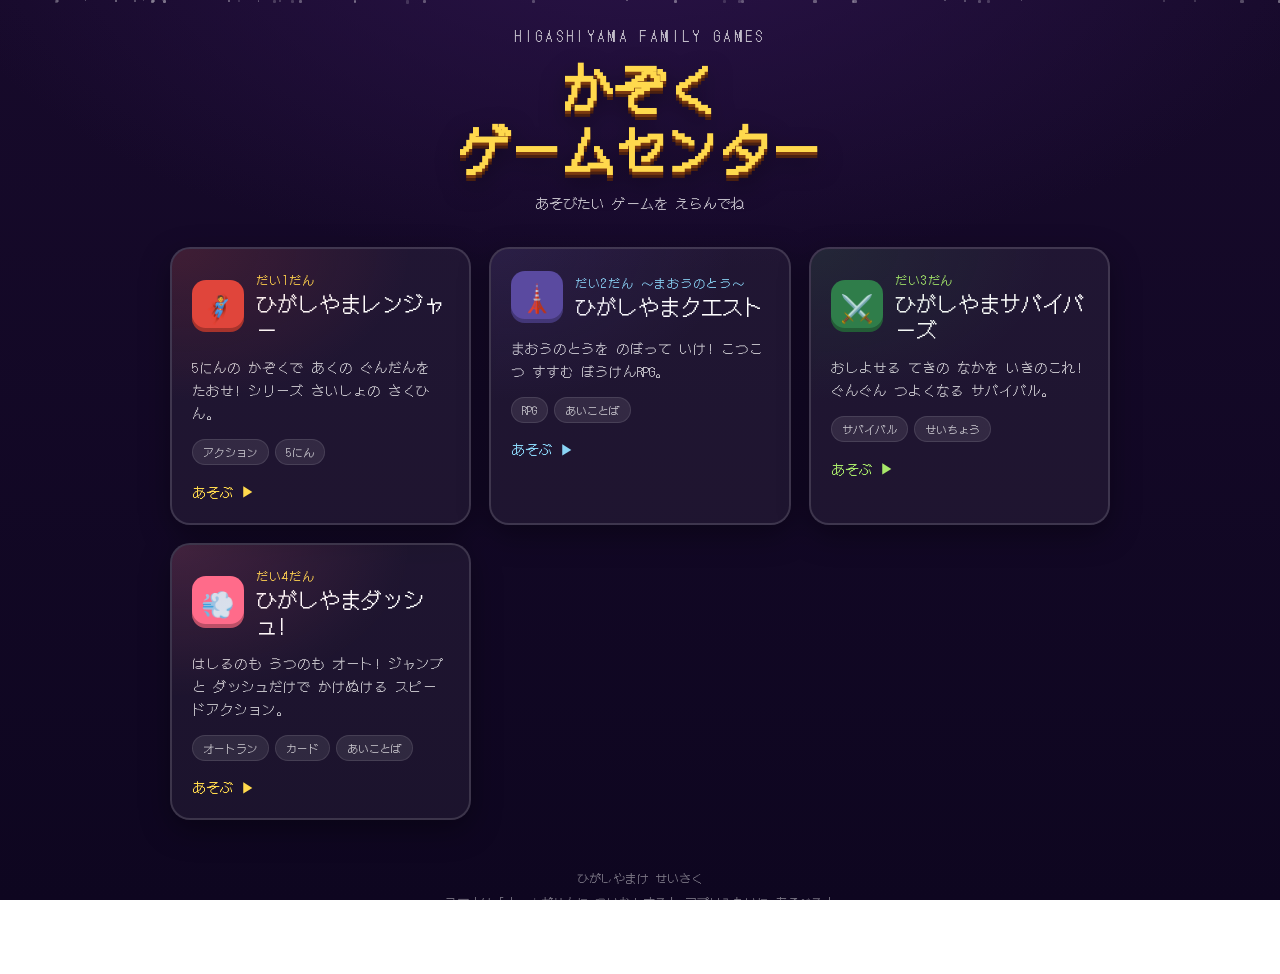
==== index.html @ e426c5dd "かぞくゲームセンター 4作品" ====
<!DOCTYPE html>
<html lang="ja">
<head>
<meta charset="utf-8">
<meta name="viewport" content="width=device-width, initial-scale=1, viewport-fit=cover">
<title>ひがしやま かぞくゲームセンター</title>
<link rel="icon" href="data:image/svg+xml,<svg xmlns='http://www.w3.org/2000/svg' viewBox='0 0 100 100'><text y='.9em' font-size='90'>🎮</text></svg>">
<meta name="apple-mobile-web-app-capable" content="yes">
<meta name="apple-mobile-web-app-status-bar-style" content="black-translucent">
<meta name="apple-mobile-web-app-title" content="かぞくゲーム">
<link href="https://fonts.googleapis.com/css2?family=DotGothic16&display=swap" rel="stylesheet">
<style>
  :root{
    --bg0:#170a2b; --bg1:#2a1348; --bg2:#0e0620;
    --ink:#fff; --dim:rgba(255,255,255,.72);
    --gold:#ffd94d;
  }
  *{box-sizing:border-box;}
  html,body{margin:0;padding:0;min-height:100%;}
  body{
    background:
      radial-gradient(1200px 600px at 50% -10%, var(--bg1), transparent 60%),
      linear-gradient(180deg, var(--bg0), var(--bg2));
    background-attachment:fixed;
    color:var(--ink);
    font-family:'DotGothic16','Hiragino Maru Gothic ProN',sans-serif;
    -webkit-font-smoothing:none;
    padding:calc(env(safe-area-inset-top,0px) + 26px) 18px 60px;
    overflow-x:hidden;
  }

  /* 背景に流れるスターフィールド */
  .stars{position:fixed;inset:0;pointer-events:none;z-index:0;opacity:.5;}
  .stars i{
    position:absolute;width:3px;height:3px;background:#fff;border-radius:1px;
    animation:drift linear infinite;
  }
  @keyframes drift{
    from{transform:translateY(-10vh);opacity:0;}
    10%{opacity:.9;}
    90%{opacity:.9;}
    to{transform:translateY(110vh);opacity:0;}
  }

  header{position:relative;z-index:1;text-align:center;margin-bottom:34px;}
  .kicker{font-size:14px;letter-spacing:.24em;color:var(--dim);margin-bottom:10px;}
  h1{
    margin:0;font-size:clamp(28px,7vw,52px);line-height:1.18;
    color:var(--gold);
    text-shadow:0 3px 0 #7a3a10, 0 6px 0 #4a2010, 0 10px 24px rgba(0,0,0,.5);
  }
  .lead{margin-top:14px;font-size:14px;color:var(--dim);}

  .grid{
    position:relative;z-index:1;
    display:grid;gap:18px;
    grid-template-columns:repeat(auto-fit,minmax(270px,1fr));
    max-width:940px;margin:0 auto;
  }

  .card{
    position:relative;display:block;overflow:hidden;
    padding:22px 20px 20px;border-radius:20px;
    text-decoration:none;color:var(--ink);
    background:rgba(255,255,255,.055);
    border:2px solid rgba(255,255,255,.14);
    box-shadow:0 10px 30px rgba(0,0,0,.34);
    transition:transform .16s ease, border-color .16s ease, box-shadow .16s ease;
  }
  .card::before{
    content:'';position:absolute;inset:0;opacity:.16;pointer-events:none;
    background:radial-gradient(130% 90% at 0% 0%, var(--c), transparent 62%);
  }
  .card:hover,.card:active{
    transform:translateY(-4px);
    border-color:var(--a);
    box-shadow:0 16px 40px rgba(0,0,0,.46);
  }
  .row{display:flex;align-items:center;gap:12px;}
  .emoji{
    flex:0 0 auto;width:52px;height:52px;border-radius:14px;
    display:grid;place-items:center;font-size:27px;
    background:var(--c);
    box-shadow:inset 0 -4px 0 rgba(0,0,0,.28);
  }
  .sub{font-size:12px;color:var(--a);letter-spacing:.08em;}
  .title{font-size:21px;margin-top:2px;line-height:1.25;}
  .desc{margin:14px 0 0;font-size:13.5px;line-height:1.7;color:var(--dim);}
  .tags{display:flex;flex-wrap:wrap;gap:6px;margin-top:14px;}
  .tag{
    font-size:11px;padding:4px 10px;border-radius:999px;
    background:rgba(255,255,255,.09);color:var(--dim);
    border:1px solid rgba(255,255,255,.1);
  }
  .play{
    margin-top:16px;display:inline-flex;align-items:center;gap:7px;
    font-size:14px;color:var(--a);
  }
  .play span{transition:transform .16s;}
  .card:hover .play span{transform:translateX(5px);}

  .empty{
    grid-column:1/-1;text-align:center;padding:40px;border-radius:18px;
    border:2px dashed rgba(255,255,255,.18);color:var(--dim);font-size:14px;
  }

  footer{
    position:relative;z-index:1;text-align:center;
    margin-top:46px;font-size:12px;color:rgba(255,255,255,.45);line-height:2;
  }
</style>
</head>
<body>
<div class="stars" id="stars"></div>

<header>
  <div class="kicker">HIGASHIYAMA FAMILY GAMES</div>
  <h1>かぞく<br>ゲームセンター</h1>
  <p class="lead">あそびたい ゲームを えらんでね</p>
</header>

<main class="grid" id="grid"></main>

<footer>
  ひがしやまけ せいさく<br>
  スマホは「ホームがめんに ついか」すると アプリみたいに あそべるよ
</footer>

<script>
// ---- 背景の星 ----
(function(){
  const box=document.getElementById('stars');
  for(let i=0;i<38;i++){
    const s=document.createElement('i');
    s.style.left=Math.random()*100+'vw';
    s.style.animationDuration=(7+Math.random()*11)+'s';
    s.style.animationDelay=(-Math.random()*18)+'s';
    const sz=1+Math.random()*2.6;
    s.style.width=s.style.height=sz+'px';
    s.style.opacity=.3+Math.random()*.6;
    box.appendChild(s);
  }
})();

// ---- games.json から カードを 自動生成 ----
// ★あたらしい ゲームを ふやすときは games.json に 1つ たすだけ★
const esc = (s)=>String(s==null?'':s).replace(/[&<>"']/g,
  c=>({'&':'&amp;','<':'&lt;','>':'&gt;','"':'&quot;',"'":'&#39;'}[c]));

fetch('games.json?v=' + Date.now())
  .then(r=>{
    if(!r.ok) throw new Error('games.json ' + r.status);
    return r.json();
  })
  .then(list=>{
    const grid=document.getElementById('grid');
    if(!Array.isArray(list)||list.length===0){
      grid.innerHTML='<div class="empty">ゲームが まだ ありません</div>';
      return;
    }
    grid.innerHTML = list.map(g=>{
      const c=esc(g.color||'#5a4aa0');
      const a=esc(g.accent||'#ffd94d');
      const tags=(g.tags||[]).map(t=>`<span class="tag">${esc(t)}</span>`).join('');
      return `
      <a class="card" style="--c:${c};--a:${a}" href="games/${esc(g.id)}/index.html">
        <div class="row">
          <div class="emoji">${esc(g.emoji||'🎮')}</div>
          <div>
            <div class="sub">${esc(g.sub||'')}</div>
            <div class="title">${esc(g.title)}</div>
          </div>
        </div>
        <p class="desc">${esc(g.desc||'')}</p>
        <div class="tags">${tags}</div>
        <div class="play">あそぶ <span>▶</span></div>
      </a>`;
    }).join('');
  })
  .catch(err=>{
    document.getElementById('grid').innerHTML =
      '<div class="empty">ゲームリストを よみこめませんでした<br>' + esc(err.message) + '</div>';
  });
</script>
</body>
</html>
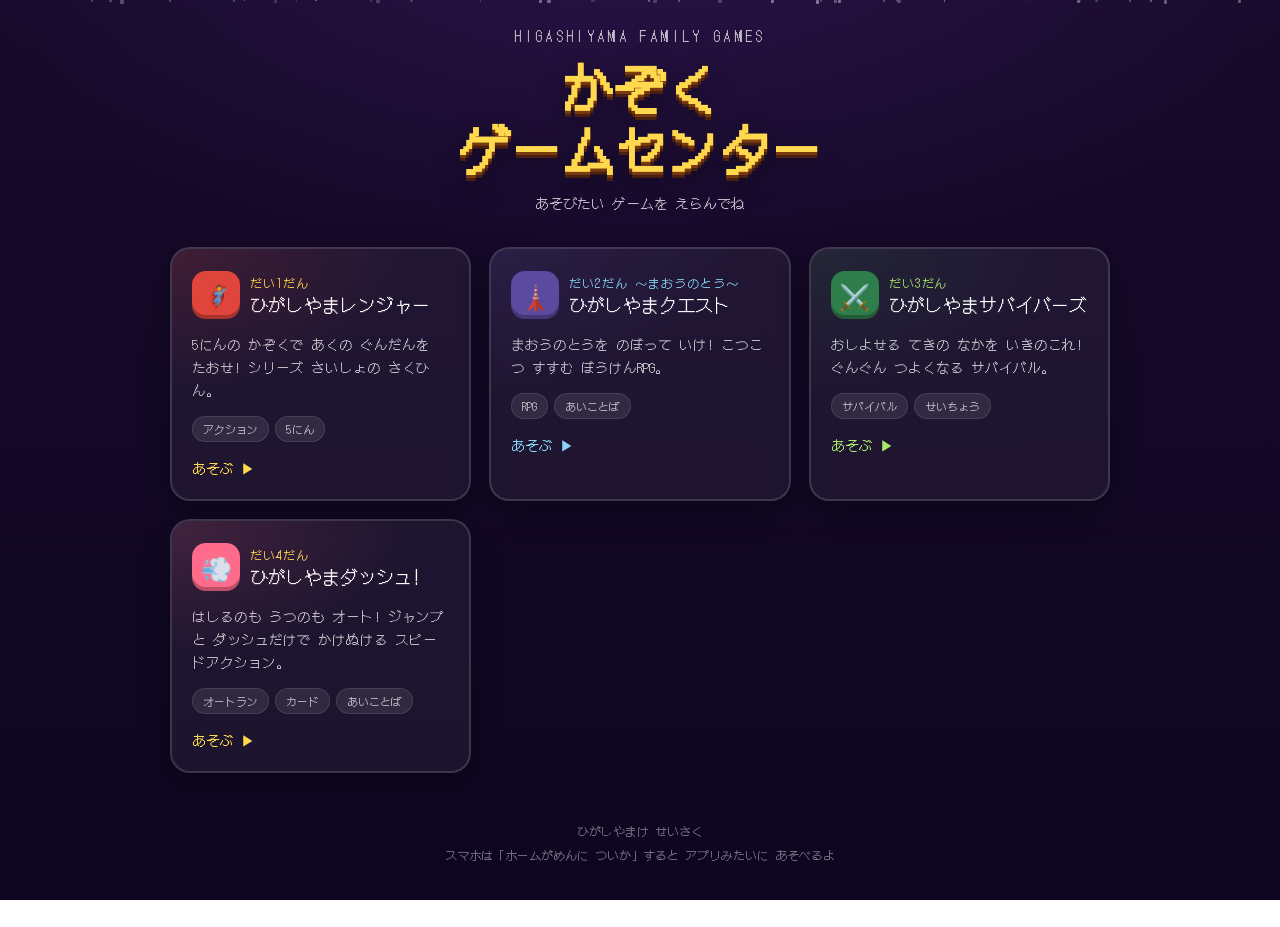
==== commit ea1d7600: "hub: カードタイトルの折り返しを解消（文字サイズ・エモジ枠を調整） Co-Authored-By: Claude Opus 4.8 <noreply@anthropic.com>" ====
--- a/index.html
+++ b/index.html
@@ -54,7 +54,7 @@
   .grid{
     position:relative;z-index:1;
     display:grid;gap:18px;
-    grid-template-columns:repeat(auto-fit,minmax(270px,1fr));
+    grid-template-columns:repeat(auto-fit,minmax(280px,1fr));
     max-width:940px;margin:0 auto;
   }
 
@@ -76,15 +76,16 @@
     border-color:var(--a);
     box-shadow:0 16px 40px rgba(0,0,0,.46);
   }
-  .row{display:flex;align-items:center;gap:12px;}
+  .row{display:flex;align-items:center;gap:10px;}
   .emoji{
-    flex:0 0 auto;width:52px;height:52px;border-radius:14px;
-    display:grid;place-items:center;font-size:27px;
+    flex:0 0 auto;width:48px;height:48px;border-radius:14px;
+    display:grid;place-items:center;font-size:25px;
     background:var(--c);
     box-shadow:inset 0 -4px 0 rgba(0,0,0,.28);
   }
+  .txt{min-width:0;}
   .sub{font-size:12px;color:var(--a);letter-spacing:.08em;}
-  .title{font-size:21px;margin-top:2px;line-height:1.25;}
+  .title{font-size:18px;margin-top:2px;line-height:1.25;}
   .desc{margin:14px 0 0;font-size:13.5px;line-height:1.7;color:var(--dim);}
   .tags{display:flex;flex-wrap:wrap;gap:6px;margin-top:14px;}
   .tag{
@@ -166,7 +167,7 @@
       <a class="card" style="--c:${c};--a:${a}" href="games/${esc(g.id)}/index.html">
         <div class="row">
           <div class="emoji">${esc(g.emoji||'🎮')}</div>
-          <div>
+          <div class="txt">
             <div class="sub">${esc(g.sub||'')}</div>
             <div class="title">${esc(g.title)}</div>
           </div>
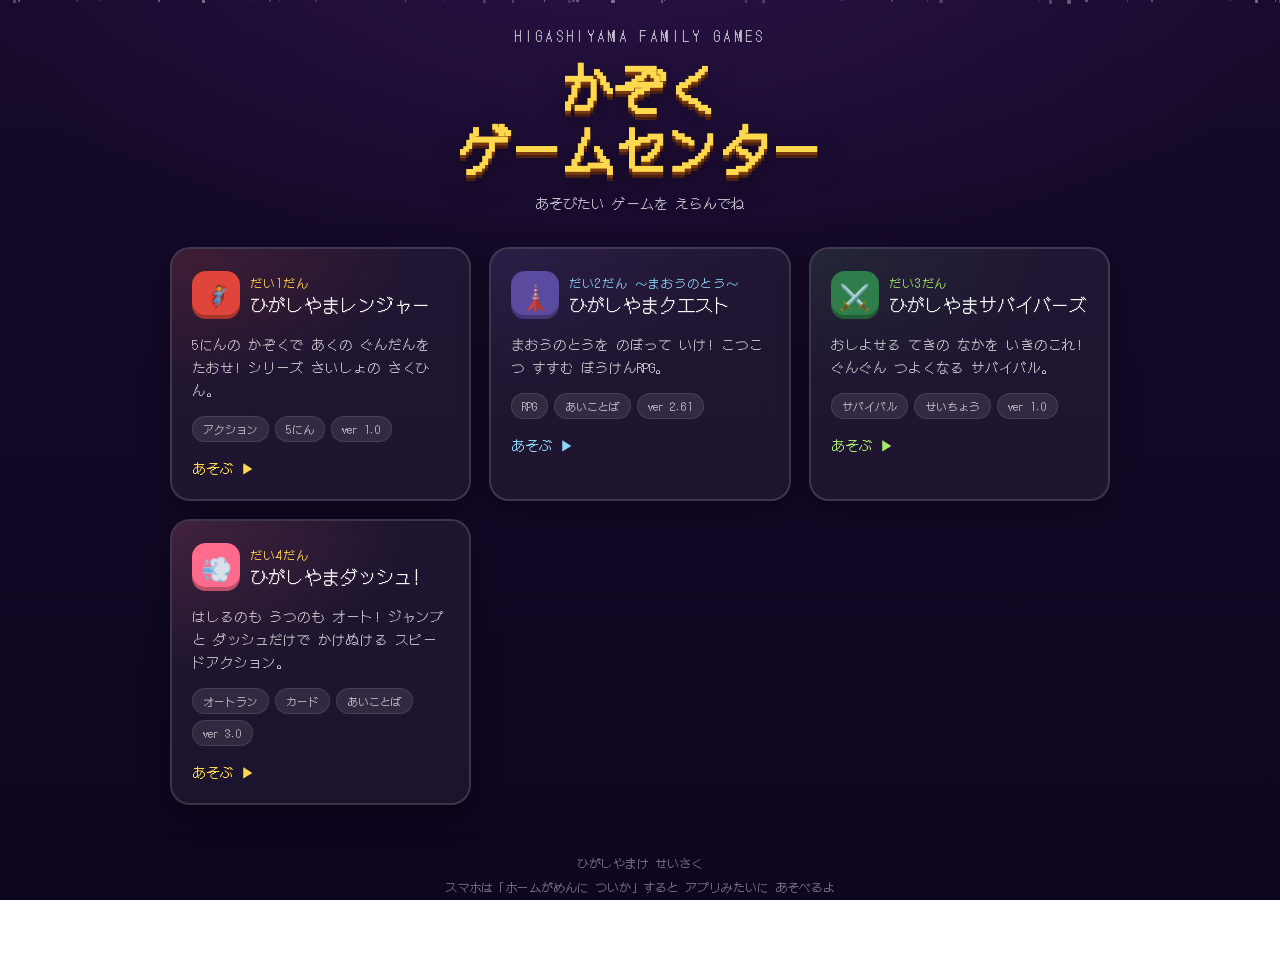
==== commit 0e30b4ae: "全ゲーム+ハブにバージョン表記を追加 - ranger/survivorsにVERSION定数を新設しタイトル画面に表示(ver 1.0) - dashはtemplate.htmlにVERSION定数" ====
--- a/index.html
+++ b/index.html
@@ -163,6 +163,7 @@
       const c=esc(g.color||'#5a4aa0');
       const a=esc(g.accent||'#ffd94d');
       const tags=(g.tags||[]).map(t=>`<span class="tag">${esc(t)}</span>`).join('');
+      const ver=g.ver?`<span class="tag">ver ${esc(g.ver)}</span>`:'';
       return `
       <a class="card" style="--c:${c};--a:${a}" href="games/${esc(g.id)}/index.html">
         <div class="row">
@@ -173,7 +174,7 @@
           </div>
         </div>
         <p class="desc">${esc(g.desc||'')}</p>
-        <div class="tags">${tags}</div>
+        <div class="tags">${tags}${ver}</div>
         <div class="play">あそぶ <span>▶</span></div>
       </a>`;
     }).join('');
